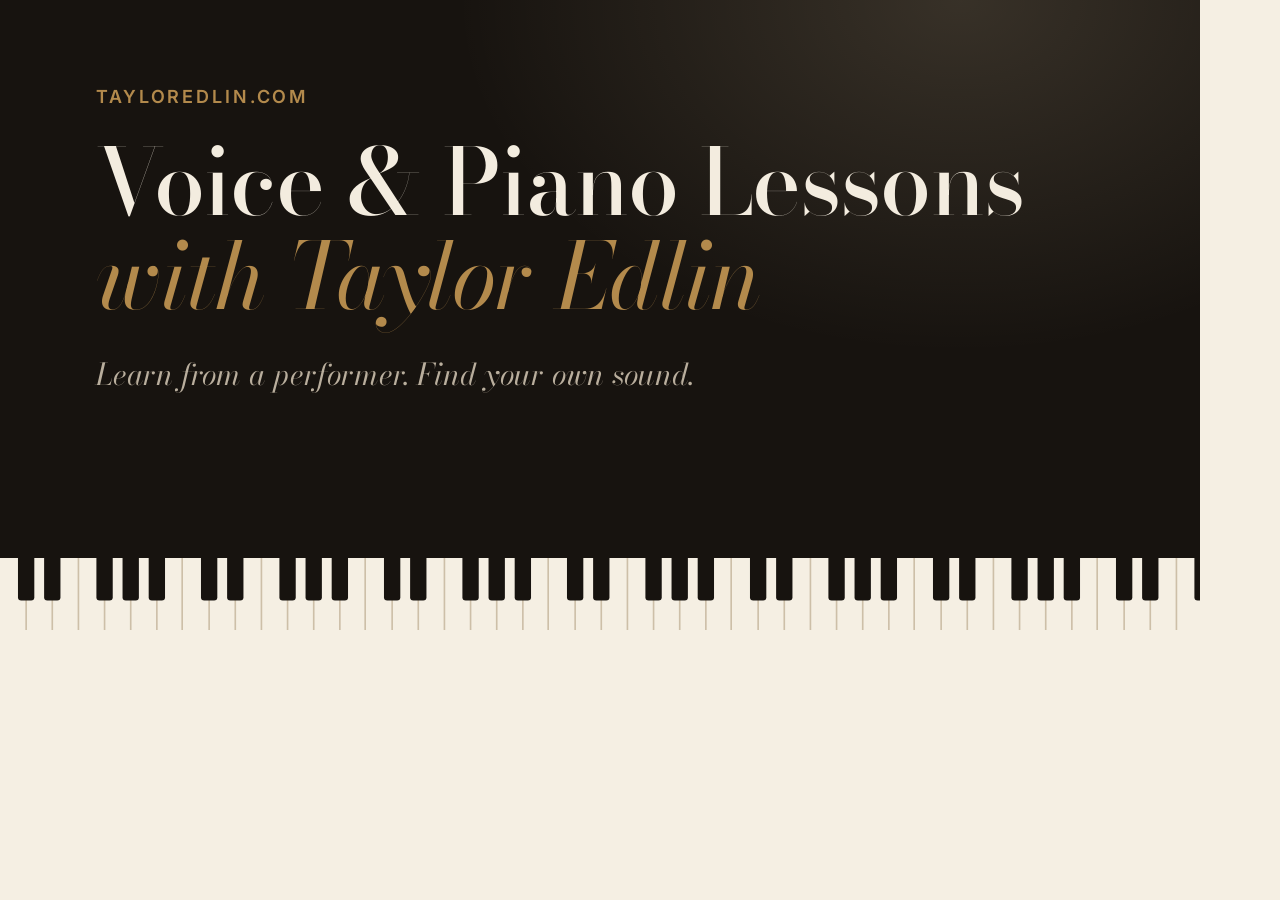
==== tools/og.html @ 6e77c444 "Link preview image, phone tweaks, clearer form errors" ====
<!doctype html>
<!-- Source for images/og.png (the link preview). Re-render with tools/render-og.sh. -->
<html><head><meta charset="utf-8">
<link rel="stylesheet" href="https://fonts.googleapis.com/css2?family=Bodoni+Moda:ital,opsz,wght@0,6..96,400..700;1,6..96,400..600&family=Inter:wght@600&display=swap">
<link rel="stylesheet" href="../styles.css">
<style>
  html,body{margin:0;width:1200px;height:630px;overflow:hidden}
  .card{position:relative;width:1200px;height:630px;color:var(--on-dark);background:radial-gradient(ellipse 60% 80% at 80% 0%,rgba(255,231,190,.14),transparent 70%),var(--ink);padding:84px 96px 0;box-sizing:border-box}
  .card .eyebrow{font-size:18px;margin-bottom:26px}
  .card h1{font:500 92px/1.02 var(--serif)}
  .card h1 em{display:block;color:var(--brass);font-weight:400}
  .card p.sub{font:italic 400 30px/1.4 var(--serif);color:var(--on-dark-muted);margin:30px 0 0}
  .card .keys{position:absolute;left:0;right:0;bottom:0;height:72px;background-size:183px 72px}
</style></head>
<body><div class="card">
  <p class="eyebrow">tayloredlin.com</p>
  <h1>Voice &amp; Piano Lessons <em>with Taylor Edlin</em></h1>
  <p class="sub">Learn from a performer. Find your own sound.</p>
  <div class="keys"></div>
</div></body></html>
---- styles.css ----
/* tayloredlin.com: ivory paper, piano-lacquer black, velvet-curtain red, a little brass. */
:root {
  --ivory: #F5EFE3;
  --paper: #FBF8F1;
  --ink: #17130F;
  --ink-2: #241E19;
  --text: #2B241E;
  --muted: #6E6457;
  --rule: #DCD2C1;
  --curtain: #7D1F2D;
  --curtain-dark: #64161F;
  --brass: #B38A4C;
  --on-dark: #F3ECDF;
  --on-dark-muted: #B9AE9D;
  --serif: "Bodoni Moda", "Didot", "Bodoni 72", Georgia, serif;
  --sans: "Inter", system-ui, -apple-system, "Segoe UI", sans-serif;
  color-scheme: light;
}

* { box-sizing: border-box; }
html { scroll-behavior: smooth; scroll-padding-top: 72px; }
body { margin: 0; background: var(--ivory); color: var(--text); font: 400 1.0625rem/1.7 var(--sans); -webkit-font-smoothing: antialiased; }
img { max-width: 100%; display: block; }
a { color: inherit; }
[hidden] { display: none !important; }

.wrap { width: 100%; max-width: 1120px; margin: 0 auto; padding-left: max(20px, env(safe-area-inset-left, 0px)); padding-right: max(20px, env(safe-area-inset-right, 0px)); }

h1, h2, h3 { font-family: var(--serif); font-weight: 500; line-height: 1.1; text-wrap: balance; margin: 0; letter-spacing: -0.01em; }
em { font-style: italic; }
.label, .eyebrow { font: 600 .75rem/1.4 var(--sans); letter-spacing: .16em; text-transform: uppercase; margin: 0 0 18px; }
.label { color: var(--curtain); }
.eyebrow { color: var(--brass); }

/* ---------- Header ---------- */
.site-header { position: sticky; top: 0; z-index: 10; background: rgba(23, 19, 15, .92); backdrop-filter: blur(8px); color: var(--on-dark); }
.header-inner { display: flex; align-items: center; justify-content: space-between; gap: 24px; min-height: 64px; }
.wordmark { font: 500 1.35rem/1 var(--serif); text-decoration: none; letter-spacing: .01em; margin: 0; }
nav { display: flex; align-items: center; gap: 28px; font-size: .9rem; }
nav a { text-decoration: none; color: var(--on-dark-muted); transition: color .15s; }
nav a:hover { color: var(--on-dark); }
nav .nav-cta { color: var(--on-dark); border: 1px solid rgba(179, 138, 76, .7); padding: 8px 16px; border-radius: 999px; }
nav .nav-cta:hover { background: rgba(179, 138, 76, .15); }

/* ---------- Buttons ---------- */
.btn { display: inline-block; font: 600 .95rem/1 var(--sans); letter-spacing: .02em; text-decoration: none; cursor: pointer; border: 0; border-radius: 999px; padding: 16px 28px; background: var(--curtain); color: #FFF8EE; transition: background .15s, transform .15s; }
.btn:hover { background: var(--curtain-dark); }
.btn:active { transform: translateY(1px); }
.btn:disabled { opacity: .6; cursor: default; }
.textlink { font-weight: 500; text-decoration: none; border-bottom: 1px solid currentColor; padding-bottom: 2px; }
.textlink.light { color: var(--on-dark); border-color: var(--brass); }

/* ---------- Hero ---------- */
.hero { position: relative; color: var(--on-dark); background:
  radial-gradient(ellipse 60% 70% at 78% 0%, rgba(255, 231, 190, .13), transparent 70%),
  var(--ink); padding-top: 72px; }
.hero-grid { display: grid; grid-template-columns: 1.25fr .75fr; gap: 64px; align-items: center; }
.hero h1 { font-size: clamp(2.6rem, 6vw, 4.6rem); font-weight: 500; }
.hero h1 em { display: block; color: var(--brass); font-weight: 400; margin-top: .12em; }
.lede { font: 400 clamp(1.15rem, 2vw, 1.35rem)/1.55 var(--serif); color: var(--on-dark-muted); margin: 28px 0 36px; max-width: 30ch; }
.hero-actions { display: flex; align-items: center; flex-wrap: wrap; gap: 28px; }

/* Proscenium-arch frame for Taylor's portrait. */
.arch { margin: 0; justify-self: end; width: 100%; max-width: 340px; aspect-ratio: 4 / 5; border-radius: 999px 999px 4px 4px; overflow: hidden; position: relative;
  background: radial-gradient(ellipse at 50% 30%, #3A2F26, var(--ink-2) 70%); outline: 1px solid rgba(179, 138, 76, .55); outline-offset: 10px; }
.arch img { width: 100%; height: 100%; object-fit: cover; }
.monogram { position: absolute; inset: 0; display: flex; align-items: center; justify-content: center; font: 400 clamp(5rem, 11vw, 8rem)/1 var(--serif); color: rgba(243, 236, 223, .9); letter-spacing: -.04em; }
.monogram i { color: var(--brass); margin-left: -.08em; }

.billing { list-style: none; display: flex; flex-wrap: wrap; justify-content: center; gap: 10px 0; margin: 72px auto 0; padding-top: 22px; padding-bottom: 26px; border-top: 1px solid rgba(179, 138, 76, .3); font: italic 400 1.05rem/1.4 var(--serif); color: var(--on-dark-muted); }
.billing li { padding: 0 18px; }
.billing li + li::before { content: "\2022"; color: var(--brass); margin: 0 18px 0 -18px; }

/* A strip of piano keys: the hero's last row, and the top of the booking section. */
.keys { height: 44px; background: url("data:image/svg+xml,%3Csvg xmlns='http://www.w3.org/2000/svg' width='112' height='44'%3E%3Crect width='112' height='44' fill='%23F5EFE3'/%3E%3Cpath d='M16 0V44M32 0V44M48 0V44M64 0V44M80 0V44M96 0V44M111.5 0V44' stroke='%23CDBFA8'/%3E%3Cg fill='%2317130F'%3E%3Crect x='11' y='-3' width='10' height='29' rx='2'/%3E%3Crect x='27' y='-3' width='10' height='29' rx='2'/%3E%3Crect x='59' y='-3' width='10' height='29' rx='2'/%3E%3Crect x='75' y='-3' width='10' height='29' rx='2'/%3E%3Crect x='91' y='-3' width='10' height='29' rx='2'/%3E%3C/g%3E%3C/svg%3E") repeat-x left top / 112px 44px; }
.keys.flip { transform: scaleY(-1); background-image: url("data:image/svg+xml,%3Csvg xmlns='http://www.w3.org/2000/svg' width='112' height='44'%3E%3Crect width='112' height='44' fill='%23FBF8F1'/%3E%3Cpath d='M16 0V44M32 0V44M48 0V44M64 0V44M80 0V44M96 0V44M111.5 0V44' stroke='%23CDBFA8'/%3E%3Cg fill='%2317130F'%3E%3Crect x='11' y='-3' width='10' height='29' rx='2'/%3E%3Crect x='27' y='-3' width='10' height='29' rx='2'/%3E%3Crect x='59' y='-3' width='10' height='29' rx='2'/%3E%3Crect x='75' y='-3' width='10' height='29' rx='2'/%3E%3Crect x='91' y='-3' width='10' height='29' rx='2'/%3E%3C/g%3E%3C/svg%3E"); }

/* ---------- Sections ---------- */
.section { padding: 112px 0; }
.section.paper { background: var(--paper); border-top: 1px solid var(--rule); border-bottom: 1px solid var(--rule); }
.section-title { font-size: clamp(2rem, 4.2vw, 3.1rem); max-width: 20ch; }
.intro { font-size: 1.15rem; color: var(--muted); max-width: 58ch; margin: 22px 0 0; }

.about-grid { display: grid; grid-template-columns: 1.1fr .9fr; gap: 80px; align-items: start; }
.about-letter h2 { font-size: clamp(2.2rem, 4.5vw, 3.2rem); margin-bottom: 28px; }
.about-letter p { max-width: 60ch; margin: 0 0 1.1em; }
.signoff { font: italic 400 1.9rem/1 var(--serif); color: var(--curtain); margin-top: 28px !important; }
.signoff::before { content: "\2014\2009"; color: var(--brass); }

/* Credits, set like a playbill page. */
.playbill { background: var(--paper); border: 1px solid var(--rule); padding: 40px 36px 34px; position: relative; }
.playbill::before { content: ""; position: absolute; inset: 6px; border: 1px solid var(--rule); pointer-events: none; }
.playbill .label { text-align: center; }
.playbill dl { margin: 0; }
.playbill dl > div { padding: 16px 0; border-top: 1px solid var(--rule); text-align: center; }
.playbill dl > div:first-child { border-top: 0; }
.playbill dt { font: 500 1.2rem/1.3 var(--serif); color: var(--ink); }
.playbill dd { margin: 4px 0 0; color: var(--muted); font-size: .95rem; line-height: 1.5; }
.playbill-note { margin: 18px 0 0; padding-top: 18px; border-top: 1px solid var(--brass); text-align: center; font: italic 400 1.02rem/1.5 var(--serif); color: var(--text); }

.pillars { display: grid; grid-template-columns: repeat(2, minmax(0, 1fr)); gap: 0 72px; margin-top: 64px; }
.pillars article { padding: 32px 0 36px; border-top: 1px solid var(--rule); }
.pillars h3 { font-size: 1.75rem; margin-bottom: 14px; }
.pillars p { margin: 0; max-width: 52ch; }
.marking { font: italic 600 1rem/1 var(--serif) !important; color: var(--brass); margin: 0 0 14px !important; letter-spacing: .02em; }

.students-grid { display: grid; grid-template-columns: 1fr 1fr; gap: 80px; align-items: center; }
.who { list-style: none; margin: 0; padding: 0; counter-reset: who; }
.who li { counter-increment: who; display: grid; grid-template-columns: 44px 1fr; align-items: baseline; padding: 16px 0; border-bottom: 1px solid var(--rule); font: 400 1.25rem/1.4 var(--serif); color: var(--ink); }
.who li:first-child { border-top: 1px solid var(--rule); }
.who li::before { content: counter(who, upper-roman); font: 600 .72rem/1 var(--sans); letter-spacing: .1em; color: var(--brass); }

.why { display: grid; grid-template-columns: repeat(auto-fit, minmax(min(100%, 300px), 1fr)); gap: 0 56px; margin: 48px 0 0; }
.why > div { padding: 24px 0; border-top: 1px solid var(--rule); }
.why dt { font: 500 1.3rem/1.3 var(--serif); color: var(--ink); margin-bottom: 6px; }
.why dd { margin: 0; color: var(--muted); }

/* ---------- Booking ---------- */
.book { background: var(--ink); color: var(--on-dark); padding-bottom: 112px; }
.book-grid { display: grid; grid-template-columns: .85fr 1.15fr; gap: 72px; align-items: start; padding-top: 96px; }
.book-copy h2 { font-size: clamp(2.4rem, 5vw, 3.6rem); margin-bottom: 24px; }
.book-copy p:not(.eyebrow) { color: var(--on-dark-muted); font-size: 1.1rem; max-width: 40ch; margin: 0; }

.book-form, .thanks { background: var(--paper); color: var(--text); padding: 40px; border-radius: 4px; box-shadow: 0 30px 60px -30px rgba(0, 0, 0, .6); }
.row.two { display: grid; grid-template-columns: 1fr 1fr; gap: 0 18px; }
.field { display: block; border: 0; padding: 0; margin: 0 0 20px; min-width: 0; }
.field > span, .field > legend { display: block; font: 600 .82rem/1.4 var(--sans); color: var(--ink); margin-bottom: 8px; padding: 0; }
.field em { font-style: normal; font-weight: 400; color: var(--muted); }
input, select, textarea { width: 100%; font: 400 1rem/1.4 var(--sans); color: var(--ink); background: #FFF; border: 1px solid #CFC3AF; border-radius: 3px; padding: 12px 14px; transition: border-color .15s, box-shadow .15s; }
textarea { resize: vertical; min-height: 110px; }
select { appearance: none; background: #FFF url("data:image/svg+xml,%3Csvg xmlns='http://www.w3.org/2000/svg' width='12' height='8'%3E%3Cpath d='M1 1l5 5 5-5' fill='none' stroke='%236E6457' stroke-width='1.5'/%3E%3C/svg%3E") no-repeat right 14px center; padding-right: 36px; }
input:focus, select:focus, textarea:focus { outline: none; border-color: var(--curtain); box-shadow: 0 0 0 3px rgba(125, 31, 45, .14); }
input[aria-invalid="true"] { border-color: var(--curtain); }
::placeholder { color: #A59985; }

.chips { display: flex; flex-wrap: wrap; gap: 10px; }
.chips label { position: relative; cursor: pointer; }
.chips input { position: absolute; opacity: 0; width: 1px; height: 1px; }
.chips span { display: inline-block; padding: 9px 16px; border: 1px solid #CFC3AF; border-radius: 999px; font-size: .95rem; background: #FFF; transition: all .15s; }
.chips input:checked + span { background: var(--ink); border-color: var(--ink); color: var(--on-dark); }
.chips input:focus-visible + span { box-shadow: 0 0 0 3px rgba(125, 31, 45, .25); }

.book-form .btn { width: 100%; margin-top: 6px; padding: 18px; }
.form-status { margin: 14px 0 0; font-size: .92rem; color: var(--curtain); min-height: 1.4em; }
.gotcha { position: absolute; left: -9999px; width: 1px; height: 1px; overflow: hidden; }

.thanks { text-align: center; padding: 64px 40px; outline: none; }
.thanks h3 { font-size: 2.2rem; margin-bottom: 14px; }
.thanks p { margin: 0 auto; max-width: 38ch; color: var(--muted); }

/* ---------- Footer ---------- */
.site-footer { background: var(--ink); color: var(--on-dark-muted); border-top: 1px solid rgba(179, 138, 76, .25); font-size: .88rem; }
.footer-inner { display: flex; justify-content: space-between; align-items: center; flex-wrap: wrap; gap: 8px 24px; padding-top: 28px; padding-bottom: max(28px, env(safe-area-inset-bottom, 0px)); }
.footer-inner p { margin: 0; }
.site-footer .wordmark { color: var(--on-dark); font-size: 1.15rem; }

/* ---------- Smaller screens ---------- */
@media (max-width: 900px) {
  .hero-grid, .about-grid, .students-grid, .book-grid { grid-template-columns: 1fr; gap: 56px; }
  .arch { justify-self: center; max-width: 280px; }
  .section { padding: 80px 0; }
  .pillars { gap: 0 40px; }
}
@media (max-width: 640px) {
  nav a:not(.nav-cta) { display: none; }
  .hero { padding-top: 48px; }
  .arch { max-width: 230px; }
  .billing { margin-top: 56px; font-size: .98rem; }
  .pillars, .row.two { grid-template-columns: 1fr; }
  .playbill { padding: 32px 22px 26px; }
  .book-form, .thanks { padding: 28px 20px; }
  .book-grid { padding-top: 72px; }
}
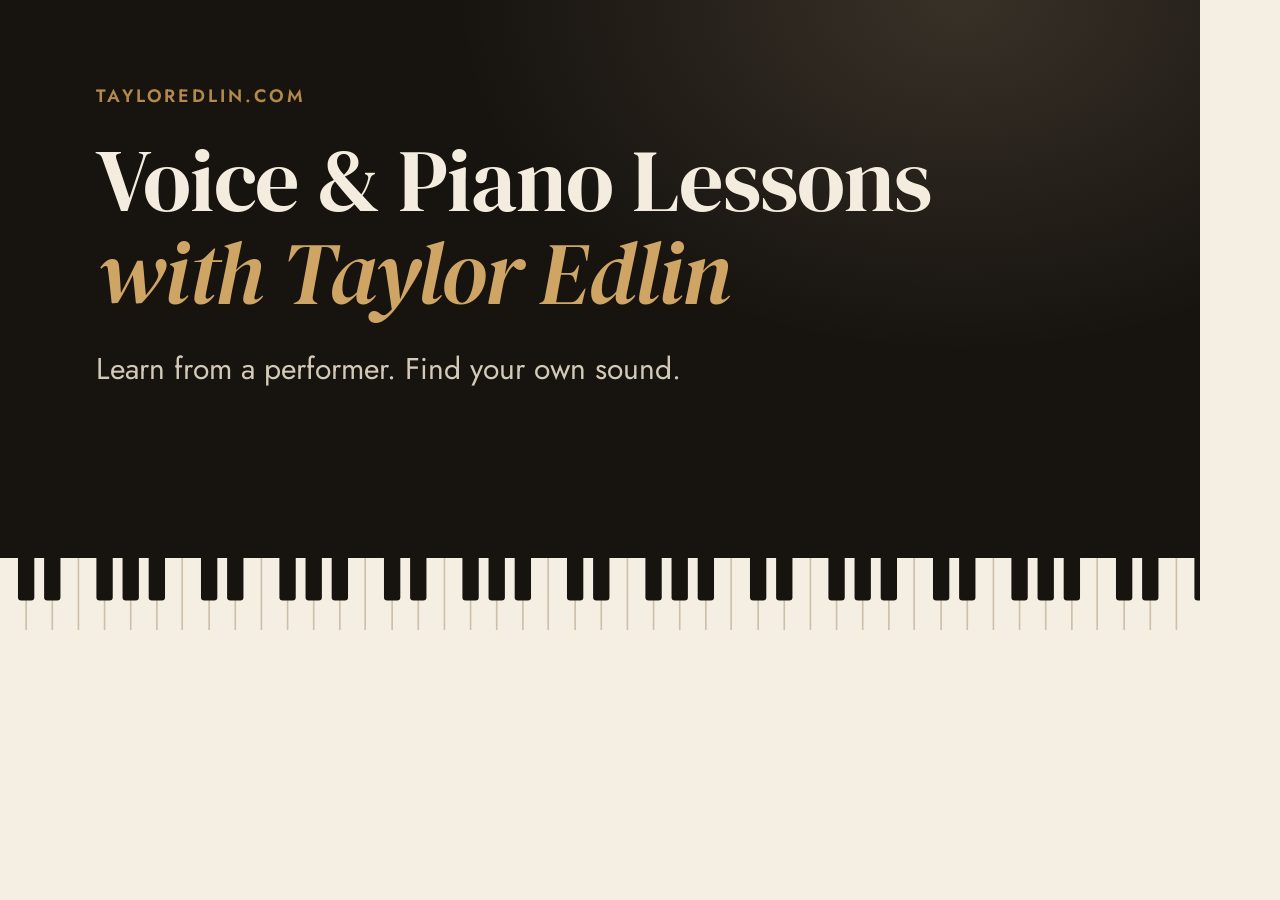
==== commit 1c575860: "Readable type: DM Serif Display + Jost, brighter text on dark" ====
--- a/tools/og.html
+++ b/tools/og.html
@@ -1,15 +1,15 @@
 <!doctype html>
 <!-- Source for images/og.png (the link preview). Re-render with tools/render-og.sh. -->
 <html><head><meta charset="utf-8">
-<link rel="stylesheet" href="https://fonts.googleapis.com/css2?family=Bodoni+Moda:ital,opsz,wght@0,6..96,400..700;1,6..96,400..600&family=Inter:wght@600&display=swap">
+<link rel="stylesheet" href="https://fonts.googleapis.com/css2?family=DM+Serif+Display:ital@0;1&family=Jost:wght@500&display=swap">
 <link rel="stylesheet" href="../styles.css">
 <style>
   html,body{margin:0;width:1200px;height:630px;overflow:hidden}
   .card{position:relative;width:1200px;height:630px;color:var(--on-dark);background:radial-gradient(ellipse 60% 80% at 80% 0%,rgba(255,231,190,.14),transparent 70%),var(--ink);padding:84px 96px 0;box-sizing:border-box}
   .card .eyebrow{font-size:18px;margin-bottom:26px}
-  .card h1{font:500 92px/1.02 var(--serif)}
-  .card h1 em{display:block;color:var(--brass);font-weight:400}
-  .card p.sub{font:italic 400 30px/1.4 var(--serif);color:var(--on-dark-muted);margin:30px 0 0}
+  .card h1{font:400 88px/1.04 var(--serif)}
+  .card h1 em{display:block;color:#CFA566}
+  .card p.sub{font:400 30px/1.4 var(--sans);color:var(--on-dark-muted);margin:30px 0 0}
   .card .keys{position:absolute;left:0;right:0;bottom:0;height:72px;background-size:183px 72px}
 </style></head>
 <body><div class="card">
--- a/styles.css
+++ b/styles.css
@@ -11,22 +11,22 @@
   --curtain-dark: #64161F;
   --brass: #B38A4C;
   --on-dark: #F3ECDF;
-  --on-dark-muted: #B9AE9D;
-  --serif: "Bodoni Moda", "Didot", "Bodoni 72", Georgia, serif;
-  --sans: "Inter", system-ui, -apple-system, "Segoe UI", sans-serif;
+  --on-dark-muted: #D3C9B8;
+  --serif: "DM Serif Display", "Didot", Georgia, serif;
+  --sans: "Jost", "Futura", system-ui, -apple-system, "Segoe UI", sans-serif;
   color-scheme: light;
 }
 
 * { box-sizing: border-box; }
 html { scroll-behavior: smooth; scroll-padding-top: 72px; }
-body { margin: 0; background: var(--ivory); color: var(--text); font: 400 1.0625rem/1.7 var(--sans); -webkit-font-smoothing: antialiased; }
+body { margin: 0; background: var(--ivory); color: var(--text); font: 400 1.125rem/1.65 var(--sans); -webkit-font-smoothing: antialiased; }
 img { max-width: 100%; display: block; }
 a { color: inherit; }
 [hidden] { display: none !important; }
 
 .wrap { width: 100%; max-width: 1120px; margin: 0 auto; padding-left: max(20px, env(safe-area-inset-left, 0px)); padding-right: max(20px, env(safe-area-inset-right, 0px)); }
 
-h1, h2, h3 { font-family: var(--serif); font-weight: 500; line-height: 1.1; text-wrap: balance; margin: 0; letter-spacing: -0.01em; }
+h1, h2, h3 { font-family: var(--serif); font-weight: 400; line-height: 1.1; text-wrap: balance; margin: 0; letter-spacing: -0.01em; }
 em { font-style: italic; }
 .label, .eyebrow { font: 600 .75rem/1.4 var(--sans); letter-spacing: .16em; text-transform: uppercase; margin: 0 0 18px; }
 .label { color: var(--curtain); }
@@ -35,7 +35,7 @@
 /* ---------- Header ---------- */
 .site-header { position: sticky; top: 0; z-index: 10; background: rgba(23, 19, 15, .92); backdrop-filter: blur(8px); color: var(--on-dark); }
 .header-inner { display: flex; align-items: center; justify-content: space-between; gap: 24px; min-height: 64px; }
-.wordmark { font: 500 1.35rem/1 var(--serif); text-decoration: none; letter-spacing: .01em; margin: 0; }
+.wordmark { font: 400 1.4rem/1 var(--serif); text-decoration: none; letter-spacing: .01em; margin: 0; }
 nav { display: flex; align-items: center; gap: 28px; font-size: .9rem; }
 nav a { text-decoration: none; color: var(--on-dark-muted); transition: color .15s; }
 nav a:hover { color: var(--on-dark); }
@@ -55,9 +55,9 @@
   radial-gradient(ellipse 60% 70% at 78% 0%, rgba(255, 231, 190, .13), transparent 70%),
   var(--ink); padding-top: 72px; }
 .hero-grid { display: grid; grid-template-columns: 1.25fr .75fr; gap: 64px; align-items: center; }
-.hero h1 { font-size: clamp(2.6rem, 6vw, 4.6rem); font-weight: 500; }
-.hero h1 em { display: block; color: var(--brass); font-weight: 400; margin-top: .12em; }
-.lede { font: 400 clamp(1.15rem, 2vw, 1.35rem)/1.55 var(--serif); color: var(--on-dark-muted); margin: 28px 0 36px; max-width: 30ch; }
+.hero h1 { font-size: clamp(2.6rem, 6vw, 4.6rem); font-weight: 400; }
+.hero h1 em { display: block; color: #CFA566; margin-top: .08em; }
+.lede { font: 400 clamp(1.15rem, 2vw, 1.3rem)/1.55 var(--sans); color: var(--on-dark-muted); margin: 28px 0 36px; max-width: 34ch; }
 .hero-actions { display: flex; align-items: center; flex-wrap: wrap; gap: 28px; }
 
 /* Proscenium-arch frame for Taylor's portrait. */
@@ -67,9 +67,9 @@
 .monogram { position: absolute; inset: 0; display: flex; align-items: center; justify-content: center; font: 400 clamp(5rem, 11vw, 8rem)/1 var(--serif); color: rgba(243, 236, 223, .9); letter-spacing: -.04em; }
 .monogram i { color: var(--brass); margin-left: -.08em; }
 
-.billing { list-style: none; display: flex; flex-wrap: wrap; justify-content: center; gap: 10px 0; margin: 72px auto 0; padding-top: 22px; padding-bottom: 26px; border-top: 1px solid rgba(179, 138, 76, .3); font: italic 400 1.05rem/1.4 var(--serif); color: var(--on-dark-muted); }
+.billing { list-style: none; display: flex; flex-wrap: wrap; justify-content: center; gap: 10px 0; margin: 72px auto 0; padding-top: 22px; padding-bottom: 26px; border-top: 1px solid rgba(179, 138, 76, .3); font: 500 .8rem/1.4 var(--sans); letter-spacing: .14em; text-transform: uppercase; color: var(--on-dark); }
 .billing li { padding: 0 18px; }
-.billing li + li::before { content: "\2022"; color: var(--brass); margin: 0 18px 0 -18px; }
+.billing li + li::before { content: "\2022"; color: #CFA566; margin: 0 18px 0 -18px; }
 
 /* A strip of piano keys: the hero's last row, and the top of the booking section. */
 .keys { height: 44px; background: url("data:image/svg+xml,%3Csvg xmlns='http://www.w3.org/2000/svg' width='112' height='44'%3E%3Crect width='112' height='44' fill='%23F5EFE3'/%3E%3Cpath d='M16 0V44M32 0V44M48 0V44M64 0V44M80 0V44M96 0V44M111.5 0V44' stroke='%23CDBFA8'/%3E%3Cg fill='%2317130F'%3E%3Crect x='11' y='-3' width='10' height='29' rx='2'/%3E%3Crect x='27' y='-3' width='10' height='29' rx='2'/%3E%3Crect x='59' y='-3' width='10' height='29' rx='2'/%3E%3Crect x='75' y='-3' width='10' height='29' rx='2'/%3E%3Crect x='91' y='-3' width='10' height='29' rx='2'/%3E%3C/g%3E%3C/svg%3E") repeat-x left top / 112px 44px; }
@@ -94,15 +94,15 @@
 .playbill dl { margin: 0; }
 .playbill dl > div { padding: 16px 0; border-top: 1px solid var(--rule); text-align: center; }
 .playbill dl > div:first-child { border-top: 0; }
-.playbill dt { font: 500 1.2rem/1.3 var(--serif); color: var(--ink); }
+.playbill dt { font: 400 1.25rem/1.3 var(--serif); color: var(--ink); }
 .playbill dd { margin: 4px 0 0; color: var(--muted); font-size: .95rem; line-height: 1.5; }
-.playbill-note { margin: 18px 0 0; padding-top: 18px; border-top: 1px solid var(--brass); text-align: center; font: italic 400 1.02rem/1.5 var(--serif); color: var(--text); }
+.playbill-note { margin: 18px 0 0; padding-top: 18px; border-top: 1px solid var(--brass); text-align: center; font: 400 1rem/1.55 var(--sans); color: var(--text); }
 
 .pillars { display: grid; grid-template-columns: repeat(2, minmax(0, 1fr)); gap: 0 72px; margin-top: 64px; }
 .pillars article { padding: 32px 0 36px; border-top: 1px solid var(--rule); }
 .pillars h3 { font-size: 1.75rem; margin-bottom: 14px; }
 .pillars p { margin: 0; max-width: 52ch; }
-.marking { font: italic 600 1rem/1 var(--serif) !important; color: var(--brass); margin: 0 0 14px !important; letter-spacing: .02em; }
+.marking { font: italic 400 1.1rem/1 var(--serif) !important; color: var(--brass); margin: 0 0 14px !important; letter-spacing: .02em; }
 
 .students-grid { display: grid; grid-template-columns: 1fr 1fr; gap: 80px; align-items: center; }
 .who { list-style: none; margin: 0; padding: 0; counter-reset: who; }
@@ -112,7 +112,7 @@
 
 .why { display: grid; grid-template-columns: repeat(auto-fit, minmax(min(100%, 300px), 1fr)); gap: 0 56px; margin: 48px 0 0; }
 .why > div { padding: 24px 0; border-top: 1px solid var(--rule); }
-.why dt { font: 500 1.3rem/1.3 var(--serif); color: var(--ink); margin-bottom: 6px; }
+.why dt { font: 400 1.35rem/1.3 var(--serif); color: var(--ink); margin-bottom: 6px; }
 .why dd { margin: 0; color: var(--muted); }
 
 /* ---------- Booking ---------- */
@@ -165,7 +165,7 @@
   nav a:not(.nav-cta) { display: none; }
   .hero { padding-top: 48px; }
   .arch { max-width: 230px; }
-  .billing { margin-top: 56px; font-size: .98rem; }
+  .billing { margin-top: 56px; font-size: .72rem; }
   .pillars, .row.two { grid-template-columns: 1fr; }
   .playbill { padding: 32px 22px 26px; }
   .book-form, .thanks { padding: 28px 20px; }
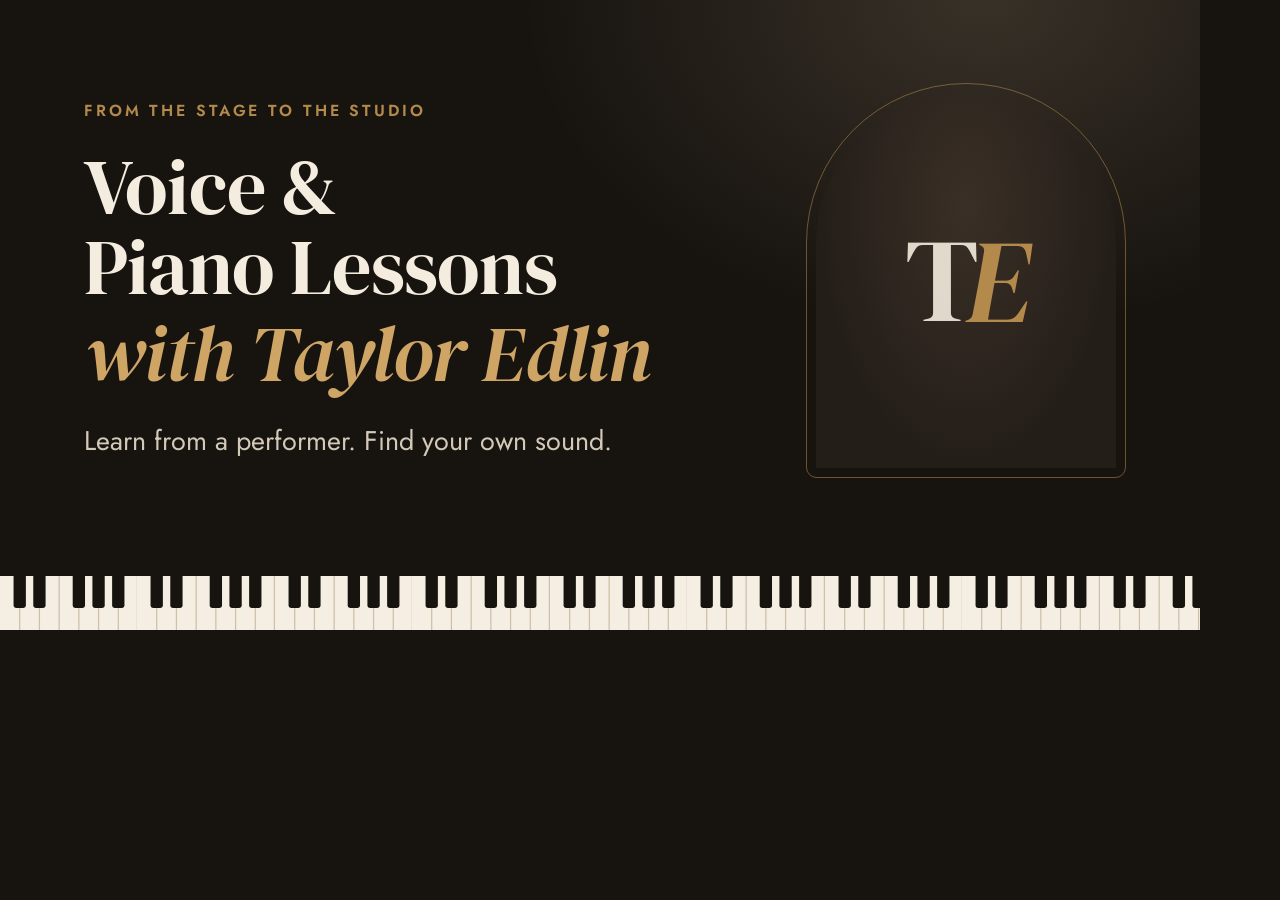
==== commit 5706ab7a: "Link preview: match the hero (arch + monogram)" ====
--- a/tools/og.html
+++ b/tools/og.html
@@ -1,20 +1,28 @@
 <!doctype html>
-<!-- Source for images/og.png (the link preview). Re-render with tools/render-og.sh. -->
+<!-- Source for images/og.png (the link preview, 1200x630). Re-render with tools/render-og.sh.
+     When Taylor's photo exists, swap the monogram span for <img src="../images/taylor.jpg" alt=""> and re-render. -->
 <html><head><meta charset="utf-8">
-<link rel="stylesheet" href="https://fonts.googleapis.com/css2?family=DM+Serif+Display:ital@0;1&family=Jost:wght@500&display=swap">
+<link rel="stylesheet" href="https://fonts.googleapis.com/css2?family=DM+Serif+Display:ital@0;1&family=Jost:wght@400;500;600&display=swap">
 <link rel="stylesheet" href="../styles.css">
 <style>
-  html,body{margin:0;width:1200px;height:630px;overflow:hidden}
-  .card{position:relative;width:1200px;height:630px;color:var(--on-dark);background:radial-gradient(ellipse 60% 80% at 80% 0%,rgba(255,231,190,.14),transparent 70%),var(--ink);padding:84px 96px 0;box-sizing:border-box}
-  .card .eyebrow{font-size:18px;margin-bottom:26px}
-  .card h1{font:400 88px/1.04 var(--serif)}
-  .card h1 em{display:block;color:#CFA566}
-  .card p.sub{font:400 30px/1.4 var(--sans);color:var(--on-dark-muted);margin:30px 0 0}
-  .card .keys{position:absolute;left:0;right:0;bottom:0;height:72px;background-size:183px 72px}
+  html,body{margin:0;width:1200px;height:630px;overflow:hidden;background:var(--ink)}
+  .card{position:relative;width:1200px;height:630px;box-sizing:border-box;color:var(--on-dark);
+    background:radial-gradient(ellipse 55% 75% at 82% 0%,rgba(255,231,190,.14),transparent 70%),var(--ink);
+    display:grid;grid-template-columns:1fr 300px;gap:48px;align-items:center;padding:0 84px 70px 84px}
+  .card .eyebrow{font-size:16px;letter-spacing:.18em;margin-bottom:24px}
+  .card h1{font-size:78px;line-height:1.03}
+  .card h1 em{display:block;color:#CFA566;margin-top:6px}
+  .card .sub{font:400 27px/1.4 var(--sans);color:var(--on-dark-muted);margin:28px 0 0}
+  .card .arch{max-width:none;width:300px;justify-self:end;outline-offset:9px}
+  .card .monogram{font-size:118px}
+  .card .keys{position:absolute;left:0;right:0;bottom:0;height:54px;background-size:137.5px 54px}
 </style></head>
 <body><div class="card">
-  <p class="eyebrow">tayloredlin.com</p>
-  <h1>Voice &amp; Piano Lessons <em>with Taylor Edlin</em></h1>
-  <p class="sub">Learn from a performer. Find your own sound.</p>
+  <div>
+    <p class="eyebrow">From the stage to the studio</p>
+    <h1>Voice &amp; Piano Lessons <em>with Taylor Edlin</em></h1>
+    <p class="sub">Learn from a performer. Find your own sound.</p>
+  </div>
+  <figure class="arch"><span class="monogram">T<i>E</i></span></figure>
   <div class="keys"></div>
 </div></body></html>
